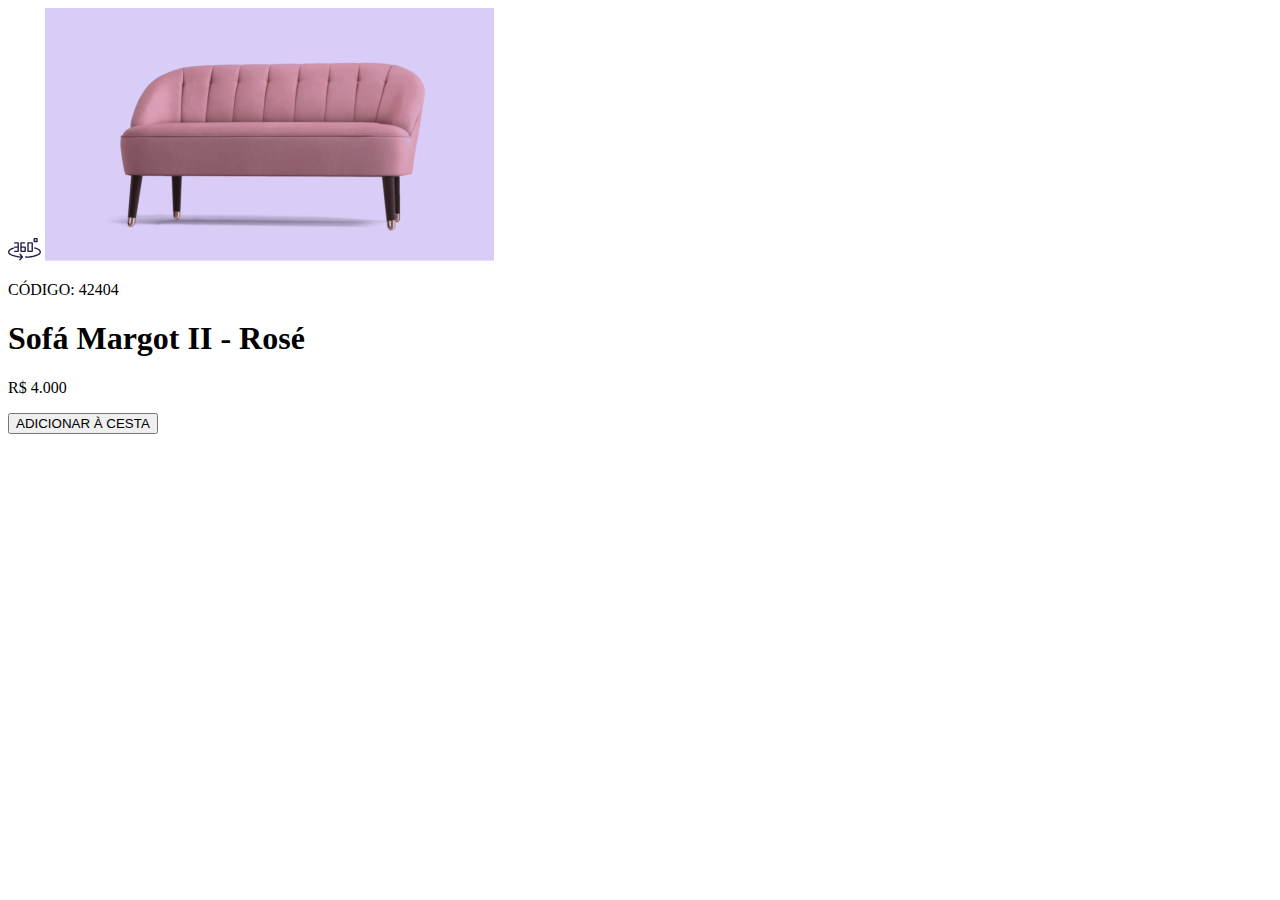
==== desafio02-card-de-produto/index.html @ fcd06bd8 "Estrutura HTML Card de Produto adicionada" ====
<!DOCTYPE html>
<html lang="pt-br">
<head>
    <meta charset="UTF-8">
    <meta http-equiv="X-UA-Compatible" content="IE=edge">
    <meta name="viewport" content="width=device-width, initial-scale=1.0">
    <link rel="stylesheet" href="style.css">
    <title>Card de Produto</title>
</head>
<body>
    <main id="container">

        <div id="product">
            <object data="./assets/icon-360.svg"></object>
            <img src="./assets/sofa.png" alt="Sofá Margot II - Rosé">
        </div>

        <div id="description">
            <p>CÓDIGO: 42404</p>
            <h1>Sofá Margot II - Rosé</h1>
            <p>R$ 4.000</p>
            <button>ADICIONAR À CESTA</button>
        </div>

    </main>
</body>
</html>
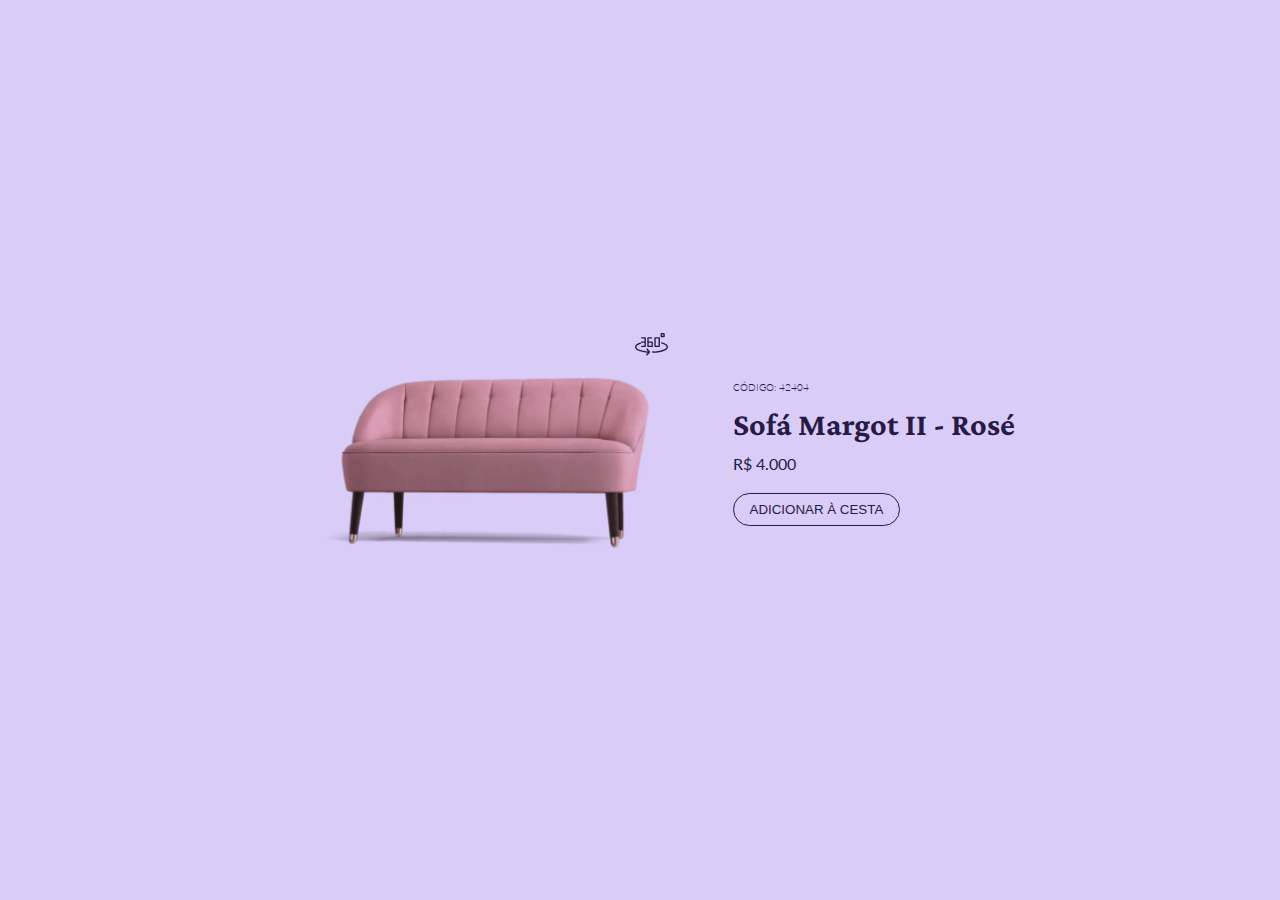
==== commit 93149f7d: "Estilização CSS adicionada" ====
--- a/desafio02-card-de-produto/index.html
+++ b/desafio02-card-de-produto/index.html
@@ -4,24 +4,33 @@
     <meta charset="UTF-8">
     <meta http-equiv="X-UA-Compatible" content="IE=edge">
     <meta name="viewport" content="width=device-width, initial-scale=1.0">
+
+    <link rel="preconnect" href="https://fonts.googleapis.com">
+    <link rel="preconnect" href="https://fonts.gstatic.com" crossorigin>
+    <link href="https://fonts.googleapis.com/css2?family=Crimson+Pro:wght@600&family=Lato:wght@300;400&display=swap" rel="stylesheet">
+
     <link rel="stylesheet" href="style.css">
     <title>Card de Produto</title>
 </head>
 <body>
     <main id="container">
 
-        <div id="product">
-            <object data="./assets/icon-360.svg"></object>
-            <img src="./assets/sofa.png" alt="Sofá Margot II - Rosé">
+        <div id="product" class="hide-360">
+            <a href="#">
+                <img src="./assets/icon-360.svg" alt="360" id="icon">
+            </a>
+            <img src="./assets/sofa.png" alt="Sofá Margot II - Rosé" id="image-product">
         </div>
 
         <div id="description">
-            <p>CÓDIGO: 42404</p>
+            <p><span>CÓDIGO: 42404</span></p>
             <h1>Sofá Margot II - Rosé</h1>
             <p>R$ 4.000</p>
             <button>ADICIONAR À CESTA</button>
         </div>
 
     </main>
+
+    <script src="./script.js"></script>
 </body>
 </html>--- a/desafio02-card-de-produto/style.css
+++ b/desafio02-card-de-produto/style.css
@@ -0,0 +1,63 @@
+* {
+    margin: 0;
+    padding: 0;
+    box-sizing: border-box;
+}
+
+body {
+    background-color: #D9CDF7;
+    font-family: 'Lato', sans-serif;
+}
+
+#container {
+    width: 100%;
+    height: 100vh;
+    display: flex;
+    justify-content: center;
+    align-items: center;
+}
+
+#product {
+    position: relative;
+    width: 452px;
+    height: 255px;
+}
+
+#product #icon {
+    position: absolute;
+    top: 10px;
+    right: 50px;
+}
+
+#product #image-product {
+    width: 452px;
+    height: 255px;
+}
+
+#description {
+    color: #271A45;
+    margin-left: 15px;
+}
+
+#description p span {
+    font-size: 10px;
+    font-weight: 300;
+}
+
+#description h1 {
+    font-family: 'Crimson Pro', serif;
+    margin: 12px 0;
+}
+
+#description button {
+    color: #271A45;
+    margin-top: 20px;
+    padding: 8px 16px;
+    border: 0.5px solid #271A45;
+    border-radius: 999px;
+    background-color: transparent;
+}
+
+#description button:hover {
+    cursor: pointer;
+}